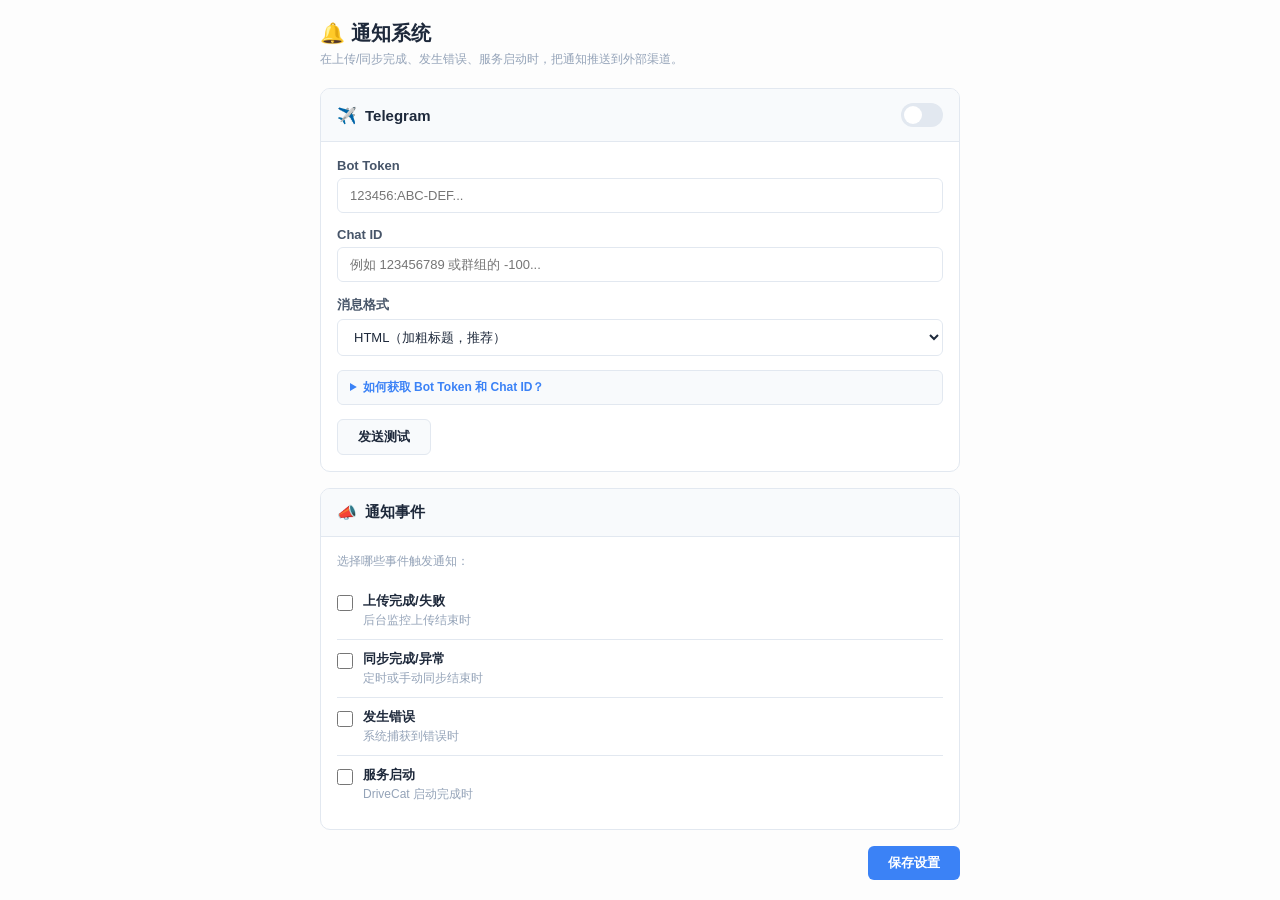
==== plugins/notify/ui/index.html @ d0c40949 "feat(notify): add notification plugin with Telegram channel Event-driven notification system that pu" ====
<!DOCTYPE html>
<html lang="zh-CN">
<head>
  <meta charset="UTF-8">
  <meta name="viewport" content="width=device-width, initial-scale=1.0">
  <title>通知系统</title>
  <link rel="stylesheet" href="style.css">
</head>
<body>
  <div id="app">
    <div class="page-header">
      <h1>🔔 通知系统</h1>
      <p class="hint">在上传/同步完成、发生错误、服务启动时，把通知推送到外部渠道。</p>
    </div>

    <!-- ====== Telegram 渠道 ====== -->
    <section class="card">
      <div class="card-head">
        <div class="card-title">
          <span class="ch-icon">✈️</span>
          <span>Telegram</span>
        </div>
        <label class="switch">
          <input type="checkbox" id="tg-enabled">
          <span class="slider"></span>
        </label>
      </div>

      <div class="card-body" id="tg-body">
        <div class="control-group">
          <label for="tg-token">Bot Token</label>
          <input type="text" id="tg-token" placeholder="123456:ABC-DEF..." autocomplete="off" spellcheck="false">
        </div>

        <div class="control-group">
          <label for="tg-chat">Chat ID</label>
          <input type="text" id="tg-chat" placeholder="例如 123456789 或群组的 -100..." autocomplete="off" spellcheck="false">
        </div>

        <div class="control-group">
          <label for="tg-parse">消息格式</label>
          <select id="tg-parse">
            <option value="HTML">HTML（加粗标题，推荐）</option>
            <option value="">纯文本</option>
          </select>
        </div>

        <details class="help">
          <summary>如何获取 Bot Token 和 Chat ID？</summary>
          <ol>
            <li>在 Telegram 里搜索 <b>@BotFather</b>，发送 <code>/newbot</code> 创建机器人，得到 <b>Bot Token</b>。</li>
            <li>给你的机器人随便发一条消息。</li>
            <li>浏览器打开 <code>https://api.telegram.org/bot&lt;Token&gt;/getUpdates</code>，
              读取 <code>result[].message.chat.id</code> 即为 <b>Chat ID</b>（群组为负数）。</li>
          </ol>
        </details>

        <div class="row-actions">
          <button class="btn btn-secondary" id="btn-test" onclick="App.test()">发送测试</button>
          <span class="status" id="tg-status"></span>
        </div>
      </div>
    </section>

    <!-- ====== 通知事件 ====== -->
    <section class="card">
      <div class="card-head">
        <div class="card-title"><span class="ch-icon">📣</span><span>通知事件</span></div>
      </div>
      <div class="card-body">
        <p class="hint" style="margin-bottom:12px">选择哪些事件触发通知：</p>
        <label class="check-row">
          <input type="checkbox" id="ev-after_upload">
          <span><b>上传完成/失败</b><em>后台监控上传结束时</em></span>
        </label>
        <label class="check-row">
          <input type="checkbox" id="ev-after_sync">
          <span><b>同步完成/异常</b><em>定时或手动同步结束时</em></span>
        </label>
        <label class="check-row">
          <input type="checkbox" id="ev-on_error">
          <span><b>发生错误</b><em>系统捕获到错误时</em></span>
        </label>
        <label class="check-row">
          <input type="checkbox" id="ev-on_startup">
          <span><b>服务启动</b><em>DriveCat 启动完成时</em></span>
        </label>
      </div>
    </section>

    <div class="footer-actions">
      <span class="status" id="save-status"></span>
      <button class="btn btn-primary" id="btn-save" onclick="App.save()">保存设置</button>
    </div>
  </div>

  <script src="../_shared/sdk.js"></script>
  <script src="app.js"></script>
</body>
</html>
---- plugins/notify/ui/style.css ----
/* ── 默认变量（fallback，宿主通过 SDK 自动覆盖） ── */
:root {
  --dc-primary: #3b82f6;
  --dc-primary-hover: #2563eb;
  --dc-bg-card: #ffffff;
  --dc-bg-elevated: #f8fafc;
  --dc-bg-surface: #fdfdfd;
  --dc-text-primary: #1e293b;
  --dc-text-secondary: #475569;
  --dc-text-tertiary: #94a3b8;
  --dc-border: #e2e8f0;
  --dc-error: #ef4444;
  --dc-success: #10b981;
  --dc-warning: #f59e0b;
}

* { margin: 0; padding: 0; box-sizing: border-box; }

body {
  font-family: -apple-system, BlinkMacSystemFont, 'Segoe UI', Roboto, sans-serif;
  background: var(--dc-bg-surface);
  color: var(--dc-text-primary);
  padding: 20px 24px;
  font-size: 14px;
}

#app { max-width: 640px; margin: 0 auto; }

/* ── 页头 ── */
.page-header { margin-bottom: 20px; }
.page-header h1 { font-size: 20px; font-weight: 700; margin-bottom: 4px; }
.hint { font-size: 12px; color: var(--dc-text-tertiary); }

/* ── 卡片 ── */
.card {
  background: var(--dc-bg-card);
  border: 1px solid var(--dc-border);
  border-radius: 10px;
  margin-bottom: 16px;
  overflow: hidden;
}
.card-head {
  display: flex; align-items: center; justify-content: space-between;
  padding: 14px 16px;
  border-bottom: 1px solid var(--dc-border);
  background: var(--dc-bg-elevated);
}
.card-title { display: flex; align-items: center; gap: 8px; font-weight: 700; font-size: 15px; }
.ch-icon { font-size: 16px; }
.card-body { padding: 16px; }

/* 未启用时淡化正文 */
.card-body.disabled { opacity: 0.5; pointer-events: none; }

/* ── 表单控件 ── */
.control-group { margin-bottom: 14px; }
.control-group label {
  display: block; font-size: 13px; font-weight: 600;
  color: var(--dc-text-secondary); margin-bottom: 5px;
}
input[type="text"], select {
  width: 100%;
  padding: 9px 12px;
  border: 1px solid var(--dc-border);
  border-radius: 6px;
  background: var(--dc-bg-card);
  color: var(--dc-text-primary);
  font-size: 13px;
  outline: none;
  transition: border-color 0.2s;
}
input:focus, select:focus { border-color: var(--dc-primary); }

/* ── 开关（switch） ── */
.switch { position: relative; display: inline-block; width: 42px; height: 24px; }
.switch input { opacity: 0; width: 0; height: 0; }
.slider {
  position: absolute; cursor: pointer; inset: 0;
  background: var(--dc-border); border-radius: 24px; transition: 0.2s;
}
.slider::before {
  content: ""; position: absolute; height: 18px; width: 18px;
  left: 3px; bottom: 3px; background: #fff; border-radius: 50%; transition: 0.2s;
}
.switch input:checked + .slider { background: var(--dc-primary); }
.switch input:checked + .slider::before { transform: translateX(18px); }

/* ── 复选行 ── */
.check-row {
  display: flex; align-items: flex-start; gap: 10px;
  padding: 10px 0; cursor: pointer;
  border-bottom: 1px solid var(--dc-border);
}
.check-row:last-child { border-bottom: none; }
.check-row input { margin-top: 3px; width: 16px; height: 16px; accent-color: var(--dc-primary); }
.check-row span { display: flex; flex-direction: column; gap: 2px; }
.check-row b { font-weight: 600; font-size: 13px; }
.check-row em { font-style: normal; font-size: 12px; color: var(--dc-text-tertiary); }

/* ── 帮助折叠区 ── */
.help {
  margin: 4px 0 14px;
  font-size: 12px;
  color: var(--dc-text-secondary);
  background: var(--dc-bg-elevated);
  border: 1px solid var(--dc-border);
  border-radius: 6px;
  padding: 8px 12px;
}
.help summary { cursor: pointer; color: var(--dc-primary); font-weight: 600; }
.help ol { margin: 8px 0 2px 18px; line-height: 1.7; }
.help code {
  background: var(--dc-bg-card); padding: 1px 5px; border-radius: 4px;
  border: 1px solid var(--dc-border); word-break: break-all;
}

/* ── 按钮 ── */
.btn {
  padding: 8px 20px;
  border: none; border-radius: 6px;
  cursor: pointer; font-size: 13px; font-weight: 600;
  transition: all 0.15s;
}
.btn-primary { background: var(--dc-primary); color: #fff; }
.btn-primary:hover { background: var(--dc-primary-hover); }
.btn-primary:disabled { opacity: 0.5; cursor: not-allowed; }
.btn-secondary { background: var(--dc-bg-elevated); color: var(--dc-text-primary); border: 1px solid var(--dc-border); }
.btn-secondary:hover { filter: brightness(0.96); }
.btn-secondary:disabled { opacity: 0.5; cursor: not-allowed; }

.row-actions { display: flex; align-items: center; gap: 12px; margin-top: 4px; }

/* ── 状态文字 ── */
.status { font-size: 12px; font-weight: 600; }
.status.ok { color: var(--dc-success); }
.status.err { color: var(--dc-error); }
.status.pending { color: var(--dc-text-tertiary); }

/* ── 底部操作 ── */
.footer-actions {
  display: flex; align-items: center; justify-content: flex-end; gap: 14px;
  margin-top: 8px;
}
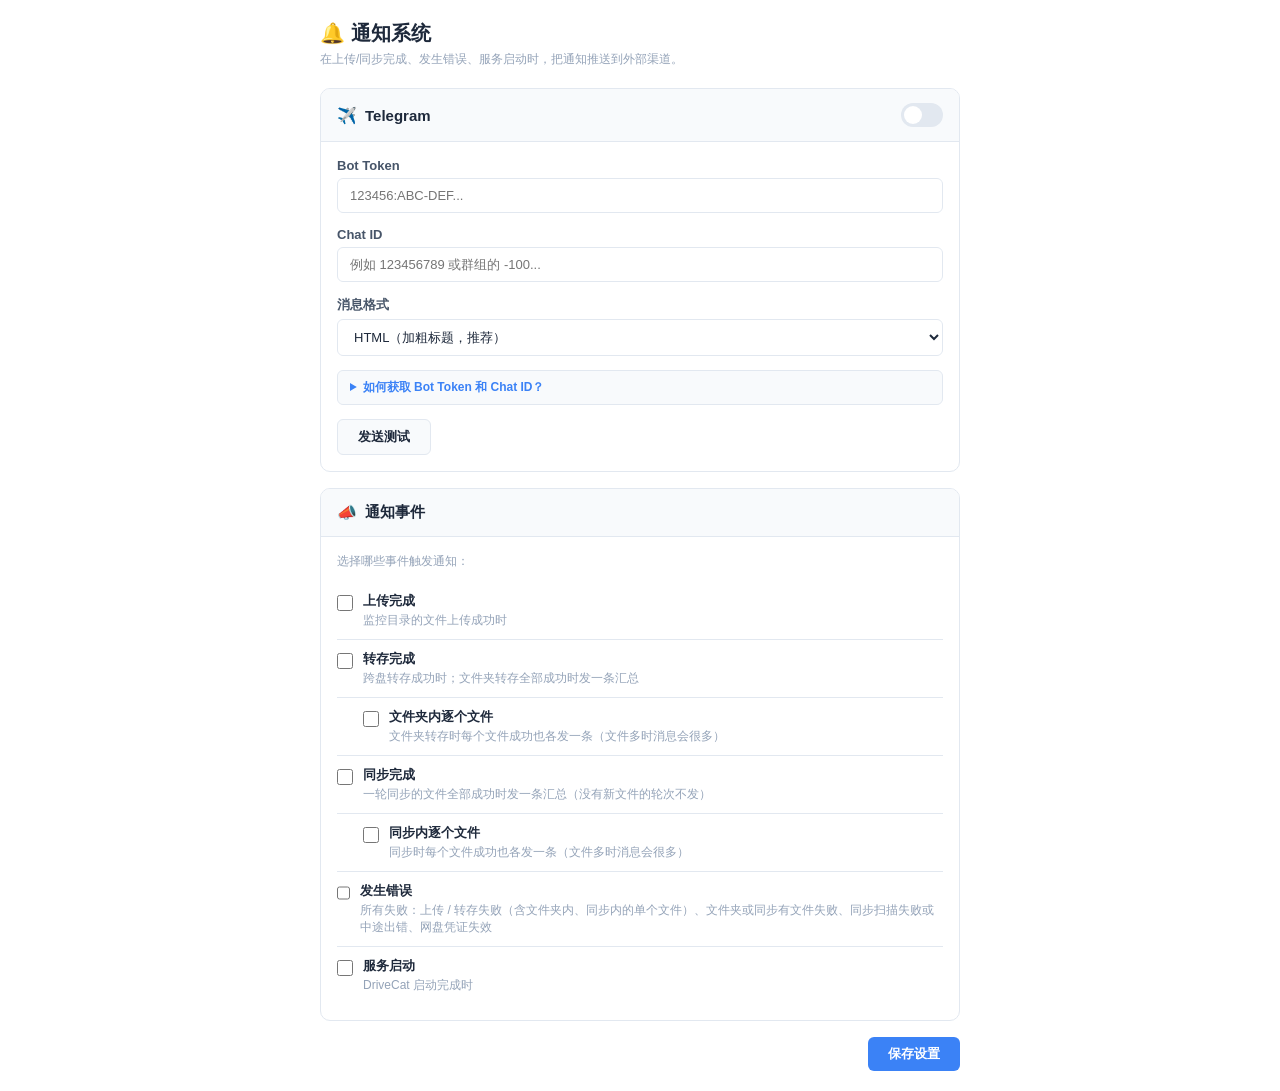
==== commit dfc9a42f: "feat(notify): 转存 / 文件夹 / 同步通知，所有失败归到"发生错误" 配合宿主新钩子（after_* 只代表成功，失败一律走 on_error，data.source 区分来源）：  " ====
--- a/plugins/notify/ui/index.html
+++ b/plugins/notify/ui/index.html
@@ -71,15 +71,27 @@
         <p class="hint" style="margin-bottom:12px">选择哪些事件触发通知：</p>
         <label class="check-row">
           <input type="checkbox" id="ev-after_upload">
-          <span><b>上传完成/失败</b><em>后台监控上传结束时</em></span>
+          <span><b>上传完成</b><em>监控目录的文件上传成功时</em></span>
+        </label>
+        <label class="check-row">
+          <input type="checkbox" id="ev-transfer">
+          <span><b>转存完成</b><em>跨盘转存成功时；文件夹转存全部成功时发一条汇总</em></span>
+        </label>
+        <label class="check-row check-sub">
+          <input type="checkbox" id="ev-transfer_batch_files">
+          <span><b>文件夹内逐个文件</b><em>文件夹转存时每个文件成功也各发一条（文件多时消息会很多）</em></span>
         </label>
         <label class="check-row">
           <input type="checkbox" id="ev-after_sync">
-          <span><b>同步完成/异常</b><em>定时或手动同步结束时</em></span>
+          <span><b>同步完成</b><em>一轮同步的文件全部成功时发一条汇总（没有新文件的轮次不发）</em></span>
+        </label>
+        <label class="check-row check-sub">
+          <input type="checkbox" id="ev-sync_files">
+          <span><b>同步内逐个文件</b><em>同步时每个文件成功也各发一条（文件多时消息会很多）</em></span>
         </label>
         <label class="check-row">
           <input type="checkbox" id="ev-on_error">
-          <span><b>发生错误</b><em>系统捕获到错误时</em></span>
+          <span><b>发生错误</b><em>所有失败：上传 / 转存失败（含文件夹内、同步内的单个文件）、文件夹或同步有文件失败、同步扫描失败或中途出错、网盘凭证失效</em></span>
         </label>
         <label class="check-row">
           <input type="checkbox" id="ev-on_startup">
--- a/plugins/notify/ui/style.css
+++ b/plugins/notify/ui/style.css
@@ -4,7 +4,6 @@
   --dc-primary-hover: #2563eb;
   --dc-bg-card: #ffffff;
   --dc-bg-elevated: #f8fafc;
-  --dc-bg-surface: #fdfdfd;
   --dc-text-primary: #1e293b;
   --dc-text-secondary: #475569;
   --dc-text-tertiary: #94a3b8;
@@ -18,7 +17,8 @@
 
 body {
   font-family: -apple-system, BlinkMacSystemFont, 'Segoe UI', Roboto, sans-serif;
-  background: var(--dc-bg-surface);
+  /* 透明背景——由宿主面板提供主题化底色，随主仓亮/暗色系走 */
+  background: transparent;
   color: var(--dc-text-primary);
   padding: 20px 24px;
   font-size: 14px;
@@ -96,6 +96,9 @@
 .check-row span { display: flex; flex-direction: column; gap: 2px; }
 .check-row b { font-weight: 600; font-size: 13px; }
 .check-row em { font-style: normal; font-size: 12px; color: var(--dc-text-tertiary); }
+/* 子开关：缩进挂在上一项下面，父项关闭时置灰 */
+.check-sub { padding-left: 26px; }
+.check-row:has(input:disabled) { opacity: .5; cursor: not-allowed; }
 
 /* ── 帮助折叠区 ── */
 .help {
@@ -119,6 +122,7 @@
   padding: 8px 20px;
   border: none; border-radius: 6px;
   cursor: pointer; font-size: 13px; font-weight: 600;
+  white-space: nowrap;
   transition: all 0.15s;
 }
 .btn-primary { background: var(--dc-primary); color: #fff; }
@@ -140,4 +144,26 @@
 .footer-actions {
   display: flex; align-items: center; justify-content: flex-end; gap: 14px;
   margin-top: 8px;
+  flex-wrap: wrap;
 }
+/* 状态文字可收缩/换行，保存按钮永不被挤出或截断 */
+.footer-actions .status { flex: 1 1 auto; min-width: 0; text-align: right; overflow-wrap: anywhere; }
+.footer-actions .btn-primary { flex-shrink: 0; }
+
+/* ── 小屏：底部操作纵向堆叠，保存按钮整宽、易点击 ── */
+@media (max-width: 480px) {
+  body { padding: 16px; }
+  .row-actions { flex-wrap: wrap; }
+  .footer-actions {
+    flex-direction: column;
+    align-items: stretch;
+    gap: 10px;
+  }
+  .footer-actions .status { text-align: center; }
+  .footer-actions .btn-primary {
+    width: 100%;
+    padding: 12px;
+    min-height: 44px;
+    font-size: 14px;
+  }
+}
